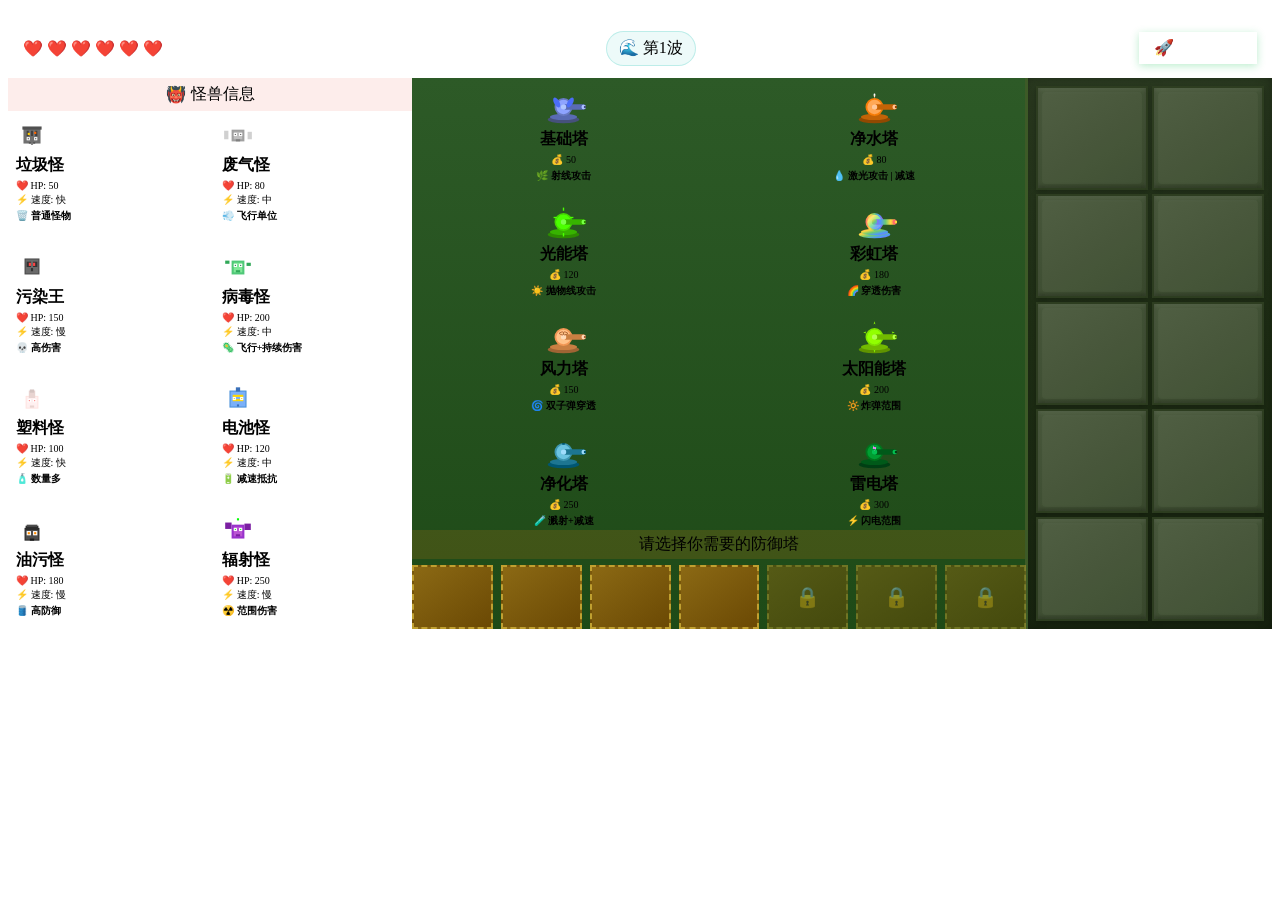
==== game.html @ c5d927b6 "Add files via upload" ====
<!DOCTYPE html>
<html lang="zh-CN">
<head>
    <meta charset="UTF-8">
    <meta name="viewport" content="width=device-width, initial-scale=1.0, maximum-scale=1.0, user-scalable=no">
    <meta name="touch-action" content="none">
    <title>我是环境检察员 - 塔防游戏</title>
    <link rel="stylesheet" href="css/common.css">
    <style>
        .status-bar {
            min-height: 60px;
            height: calc(60px + env(safe-area-inset-top));
            padding-top: calc(env(safe-area-inset-top) + 10px);
            background: var(--color-bg-tertiary);
            display: flex;
            justify-content: space-between;
            align-items: center;
            padding-left: calc(15px + env(safe-area-inset-left));
            padding-right: calc(15px + env(safe-area-inset-right));
            position: relative;
            z-index: 1000;
            border-bottom: 1px solid var(--color-border);
        }

        .gold-panel {
            display: flex;
            align-items: center;
            gap: 8px;
            color: var(--color-gold);
            font-size: var(--font-size-md);
            padding: 6px 12px;
            background: rgba(255, 215, 0, 0.1);
            border-radius: 20px;
            border: 1px solid rgba(255, 215, 0, 0.3);
        }

        .life-panel {
            display: flex;
            align-items: center;
            gap: 4px;
        }

        .heart {
            color: var(--color-life);
            font-size: var(--font-size-lg);
            transition: all var(--transition-fast);
        }

        .wave-panel {
            display: flex;
            align-items: center;
            gap: 5px;
            color: var(--color-wave);
            font-size: var(--font-size-md);
            padding: 6px 12px;
            background: rgba(78, 205, 196, 0.1);
            border-radius: 20px;
            border: 1px solid rgba(78, 205, 196, 0.3);
        }

        .start-btn {
            height: 32px;
            padding: 0 15px;
            background: linear-gradient(135deg, var(--color-primary) 0%, var(--color-primary-dark) 100%);
            border: none;
            border-radius: var(--radius-md);
            color: white;
            font-size: var(--font-size-sm);
            font-weight: bold;
            cursor: pointer;
            display: flex;
            align-items: center;
            justify-content: center;
            gap: 6px;
            box-shadow: 0 2px 8px rgba(34, 197, 94, 0.3);
            transition: all var(--transition-fast);
        }

        .start-btn:hover {
            transform: translateY(-1px);
            box-shadow: 0 4px 12px rgba(34, 197, 94, 0.4);
        }

        .game-container {
            display: flex;
            flex: 1;
            overflow: hidden;
            padding-bottom: max(env(safe-area-inset-bottom), 20px);
            box-sizing: border-box;
        }

        .left-panel {
            width: 32%;
            background: var(--color-bg-secondary);
            padding: var(--spacing-sm);
            display: flex;
            flex-direction: column;
            border-right: 1px solid var(--color-border);
        }

        .monster-title {
            font-size: var(--font-size-sm);
            color: var(--color-danger);
            text-align: center;
            margin-bottom: var(--spacing-sm);
            display: flex;
            align-items: center;
            justify-content: center;
            gap: 5px;
            padding: 6px;
            background: rgba(231, 76, 60, 0.1);
            border-radius: var(--radius-sm);
        }

        .monster-grid {
            display: grid;
            grid-template-columns: repeat(2, 1fr);
            gap: 8px;
            flex: 1;
            overflow-y: auto;
        }

        .monster-card {
            background: var(--color-bg-primary);
            border-radius: var(--radius-md);
            padding: 8px;
            display: flex;
            flex-direction: column;
            gap: 4px;
            border: 1px solid var(--color-border);
            transition: all var(--transition-fast);
        }

        .monster-card:hover {
            border-color: var(--color-border-light);
            transform: translateY(-2px);
        }

        .monster-emoji {
            width: 32px;
            height: 32px;
        }

        .monster-name {
            font-size: var(--font-size-xs);
            font-weight: bold;
            color: var(--color-text-primary);
        }

        .monster-info {
            font-size: 10px;
            display: flex;
            flex-direction: column;
            gap: 2px;
        }

        .monster-hp { color: var(--color-danger); }
        .monster-speed { color: var(--color-warning); }
        .monster-trait { color: var(--color-info); font-weight: bold; }

        .center-panel {
            flex: 1;
            background: linear-gradient(180deg, #2d5a27 0%, #1e4a17 100%);
            padding: var(--spacing-sm);
            display: flex;
            flex-direction: column;
        }

        .tower-grid {
            display: grid;
            grid-template-columns: repeat(2, 1fr);
            gap: 8px;
            flex: 1;
            overflow-y: auto;
        }

        .tower-card {
            background: var(--color-bg-primary);
            border-radius: var(--radius-md);
            padding: var(--spacing-sm);
            display: flex;
            flex-direction: column;
            align-items: center;
            gap: 4px;
            cursor: pointer;
            border: 2px solid transparent;
            transition: all var(--transition-fast);
        }

        .tower-card.selected {
            border-color: var(--color-primary);
            box-shadow: 0 0 10px rgba(39, 174, 96, 0.5);
        }

        .tower-card:hover {
            transform: translateY(-2px);
        }

        .tower-emoji-container {
            position: relative;
            display: inline-flex;
            align-items: center;
            justify-content: center;
            width: 45px;
            height: 45px;
        }

        .tower-cannon {
            font-size: 28px;
            display: flex;
            align-items: center;
            justify-content: center;
            animation: cannonIdle 2s ease-in-out infinite;
        }

        .tower-cannon.basic { filter: hue-rotate(120deg) saturate(1.5); animation: cannonBasic 1.5s ease-in-out infinite; }
        .tower-cannon.water { filter: hue-rotate(180deg) saturate(1.5); animation: cannonWater 1.2s ease-in-out infinite; }
        .tower-cannon.light { filter: hue-rotate(50deg) saturate(2); animation: cannonLight 1s ease-in-out infinite; }
        .tower-cannon.rainbow { animation: cannonRainbow 2s linear infinite; }
        .tower-cannon.wind { filter: hue-rotate(200deg) saturate(1.3); animation: cannonWind 0.8s ease-in-out infinite; }
        .tower-cannon.solar { filter: hue-rotate(30deg) saturate(2); animation: cannonSolar 1.8s ease-in-out infinite; }
        .tower-cannon.purify { filter: hue-rotate(280deg) saturate(1.5); animation: cannonPurify 1.3s ease-in-out infinite; }
        .tower-cannon.thunder { filter: hue-rotate(250deg) saturate(2); animation: cannonThunder 0.5s ease-in-out infinite; }

        @keyframes cannonIdle { 0%, 100% { transform: rotate(0deg) scale(1); } 50% { transform: rotate(-2deg) scale(1.02); } }
        @keyframes cannonBasic { 0%, 100% { transform: rotate(-5deg) scale(1); } 50% { transform: rotate(5deg) scale(1.05); } }
        @keyframes cannonWater { 0%, 100% { transform: translateY(0) rotate(-3deg); } 50% { transform: translateY(-3px) rotate(3deg); } }
        @keyframes cannonLight { 0%, 100% { transform: scale(1); } 50% { transform: scale(1.1); } }
        @keyframes cannonRainbow { 0% { filter: hue-rotate(0deg); } 14% { filter: hue-rotate(60deg); } 28% { filter: hue-rotate(120deg); } 42% { filter: hue-rotate(180deg); } 57% { filter: hue-rotate(240deg); } 71% { filter: hue-rotate(300deg); } 100% { filter: hue-rotate(360deg); } }
        @keyframes cannonWind { 0%, 100% { transform: rotate(0deg); } 25% { transform: rotate(15deg); } 75% { transform: rotate(-15deg); } }
        @keyframes cannonSolar { 0%, 100% { transform: scale(1) rotate(-2deg); } 50% { transform: scale(1.08) rotate(2deg); } }
        @keyframes cannonPurify { 0%, 100% { transform: translateY(0); } 25% { transform: translateY(-2px) scale(1.02); } 50% { transform: translateY(0) scale(0.98); } 75% { transform: translateY(2px) scale(1.02); } }
        @keyframes cannonThunder { 0%, 100% { opacity: 1; transform: scale(1); } 50% { opacity: 0.7; transform: scale(1.1); } }

        .tower-name {
            font-size: var(--font-size-xs);
            font-weight: bold;
            color: var(--color-text-primary);
        }

        .tower-cost {
            font-size: 10px;
            color: var(--color-gold);
        }

        .tower-damage {
            font-size: 10px;
            color: var(--color-info);
            font-weight: bold;
            text-align: center;
        }

        .bottom-towers {
            display: flex;
            gap: 8px;
            margin-top: var(--spacing-sm);
        }

        .tower-hint {
            text-align: center;
            color: var(--color-gold);
            font-size: var(--font-size-sm);
            margin-bottom: 6px;
            padding: 4px;
            background: rgba(139, 105, 20, 0.3);
            border-radius: var(--radius-sm);
        }

        .bottom-slot {
            flex: 1;
            height: 60px;
            background: linear-gradient(145deg, #8b6914 0%, #6b4904 100%);
            border-radius: var(--radius-md);
            border: 2px dashed #c0a030;
            display: flex;
            align-items: center;
            justify-content: center;
            font-size: 24px;
            cursor: pointer;
            transition: all var(--transition-fast);
            position: relative;
        }

        .bottom-slot:hover {
            background: linear-gradient(145deg, #9b7924 0%, #7b5914 100%);
            border-color: var(--color-accent);
        }

        .bottom-slot.locked {
            opacity: 0.5;
            pointer-events: none;
        }

        .bottom-slot.locked::after {
            content: '🔒';
            position: absolute;
            top: 50%;
            left: 50%;
            transform: translate(-50%, -50%);
            font-size: 20px;
        }

        .right-panel {
            width: 18%;
            background: linear-gradient(180deg, #2a3a20 0%, #1f2f15 50%, #182510 100%);
            padding: 8px;
            border-left: 3px solid #3d5a27;
            border-radius: 0 var(--radius-lg) var(--radius-lg) 0;
            box-shadow: inset -2px 0 10px rgba(0, 0, 0, 0.3);
        }

        .wall-grid {
            display: grid;
            grid-template-columns: repeat(2, 1fr);
            grid-template-rows: repeat(5, 1fr);
            gap: 4px;
            height: 100%;
        }

        .wall-cell {
            background: linear-gradient(145deg, #4a5a3d 0%, #3a4a2d 100%);
            border: 2px solid #2d3d20;
            border-radius: var(--radius-sm);
            cursor: pointer;
            display: flex;
            align-items: center;
            justify-content: center;
            font-size: 18px;
            transition: all var(--transition-fast);
            position: relative;
            box-shadow: inset 0 2px 4px rgba(255,255,255,0.08), inset 0 -2px 4px rgba(0,0,0,0.3), 0 2px 6px rgba(0,0,0,0.3);
        }

        .wall-cell::before {
            content: '';
            position: absolute;
            inset: 4px;
            background: rgba(255, 255, 255, 0.03);
            border-radius: 4px;
            pointer-events: none;
        }

        .wall-cell:hover {
            background: linear-gradient(145deg, #5a6a4d 0%, #4a5a3d 100%);
            transform: scale(1.03);
            border-color: #5a7a4d;
        }

        .wall-cell.placed {
            background: linear-gradient(145deg, #2a4a20 0%, #1a3a10 100%);
            border-color: var(--color-primary);
            box-shadow: inset 0 2px 4px rgba(39, 174, 96, 0.25), inset 0 -2px 4px rgba(0,0,0,0.4), 0 0 15px rgba(39, 174, 96, 0.4);
        }

        .back-btn {
            position: absolute;
            top: 10px;
            left: calc(15px + env(safe-area-inset-left));
            padding: 6px 12px;
            background: rgba(255, 255, 255, 0.1);
            color: white;
            border: 1px solid rgba(255, 255, 255, 0.2);
            border-radius: var(--radius-sm);
            cursor: pointer;
            font-size: var(--font-size-xs);
            transition: all var(--transition-fast);
        }

        .back-btn:hover {
            background: rgba(255, 255, 255, 0.2);
        }

        @media (max-width: 768px) {
            .game-container {
                flex-direction: column;
                overflow-y: auto;
            }
            
            .left-panel { 
                width: 100%; 
                border-right: none;
                border-bottom: 1px solid var(--color-border);
                max-height: 200px;
            }
            
            .monster-grid {
                grid-template-columns: repeat(4, 1fr);
                gap: 6px;
            }
            
            .center-panel {
                flex: 1;
                min-height: 250px;
            }
            
            .tower-grid {
                grid-template-columns: repeat(4, 1fr);
                gap: 6px;
            }
            
            .right-panel { 
                width: 100%; 
                border-left: none;
                border-top: 3px solid #3d5a27;
                border-radius: var(--radius-lg) 0 0 0;
            }
            
            .wall-grid {
                grid-template-columns: repeat(5, 1fr);
                grid-template-rows: repeat(2, 1fr);
                height: 80px;
            }
            
            .tower-emoji-container { width: 30px; height: 30px; }
            .tower-cannon { font-size: 20px; }
            
            .bottom-slot { height: 45px; font-size: 18px; }
            
            .monster-card {
                padding: 6px;
            }
            
            .monster-emoji {
                width: 24px;
                height: 24px;
            }
            
            .monster-name, .tower-name {
                font-size: 10px;
            }
        }
    </style>
</head>
<body>
    <div class="status-bar">
        <div class="life-panel">
            <span class="heart">❤️</span>
            <span class="heart">❤️</span>
            <span class="heart">❤️</span>
            <span class="heart">❤️</span>
            <span class="heart">❤️</span>
            <span class="heart">❤️</span>
        </div>
        <div class="wave-panel">🌊 第1波</div>
        <button class="start-btn" id="startBtn">🚀 开始进攻</button>
    </div>

    <div class="game-container">
        <div class="left-panel">
            <div class="monster-title">
                <span>👹</span>
                <span>怪兽信息</span>
            </div>
            <div class="monster-grid">
                <div class="monster-card">
                    <svg class="monster-emoji" viewBox="0 0 60 60">
                        <rect x="14" y="18" width="32" height="28" fill="#707070"/>
                        <rect x="12" y="14" width="36" height="6" fill="#505050"/>
                        <rect x="20" y="22" width="4" height="10" fill="#404040"/>
                        <rect x="28" y="22" width="4" height="10" fill="#404040"/>
                        <rect x="36" y="22" width="4" height="10" fill="#404040"/>
                        <rect x="22" y="26" width="4" height="4" fill="#ffcc00"/>
                        <rect x="34" y="24" width="4" height="4" fill="#ff6600"/>
                        <rect x="20" y="34" width="6" height="6" fill="white"/>
                        <rect x="22" y="36" width="2" height="2" fill="#333"/>
                        <rect x="34" y="34" width="6" height="6" fill="white"/>
                        <rect x="36" y="36" width="2" height="2" fill="#333"/>
                        <rect x="24" y="44" width="4" height="2" fill="#404040"/>
                        <rect x="28" y="46" width="4" height="2" fill="#404040"/>
                        <rect x="32" y="44" width="4" height="2" fill="#404040"/>
                    </svg>
                    <div class="monster-name">垃圾怪</div>
                    <div class="monster-info">
                        <span class="monster-hp">❤️ HP: 50</span>
                        <span class="monster-speed">⚡ 速度: 快</span>
                        <span class="monster-trait">🗑️ 普通怪物</span>
                    </div>
                </div>
                <div class="monster-card">
                    <svg class="monster-emoji" viewBox="0 0 60 60">
                        <rect x="4" y="22" width="8" height="16" fill="#d0d0d0"/>
                        <rect x="48" y="24" width="8" height="14" fill="#d0d0d0"/>
                        <rect x="18" y="20" width="24" height="22" fill="#a0a0a0"/>
                        <rect x="22" y="24" width="16" height="14" fill="#c0c0c0"/>
                        <rect x="22" y="26" width="6" height="6" fill="white"/>
                        <rect x="24" y="28" width="2" height="2" fill="#555"/>
                        <rect x="32" y="26" width="6" height="6" fill="white"/>
                        <rect x="34" y="28" width="2" height="2" fill="#555"/>
                        <rect x="26" y="38" width="8" height="4" fill="#808080"/>
                    </svg>
                    <div class="monster-name">废气怪</div>
                    <div class="monster-info">
                        <span class="monster-hp">❤️ HP: 80</span>
                        <span class="monster-speed">⚡ 速度: 中</span>
                        <span class="monster-trait">💨 飞行单位</span>
                    </div>
                </div>
                <div class="monster-card">
                    <svg class="monster-emoji" viewBox="0 0 60 60">
                        <rect x="16" y="14" width="28" height="30" fill="#4a4a4a"/>
                        <rect x="18" y="16" width="24" height="26" fill="#6a6a6a"/>
                        <rect x="20" y="20" width="8" height="10" fill="#333"/>
                        <rect x="32" y="20" width="8" height="10" fill="#333"/>
                        <rect x="24" y="22" width="4" height="6" fill="#ff4444"/>
                        <rect x="32" y="22" width="4" height="6" fill="#ff4444"/>
                        <rect x="28" y="32" width="4" height="6" fill="#333"/>
                    </svg>
                    <div class="monster-name">污染王</div>
                    <div class="monster-info">
                        <span class="monster-hp">❤️ HP: 150</span>
                        <span class="monster-speed">⚡ 速度: 慢</span>
                        <span class="monster-trait">💀 高伤害</span>
                    </div>
                </div>
                <div class="monster-card">
                    <svg class="monster-emoji" viewBox="0 0 60 60">
                        <rect x="6" y="18" width="8" height="6" fill="#30a858"/>
                        <rect x="46" y="22" width="8" height="6" fill="#30a858"/>
                        <rect x="18" y="18" width="24" height="26" fill="#50c878"/>
                        <rect x="22" y="22" width="16" height="18" fill="#80e898"/>
                        <rect x="22" y="24" width="6" height="6" fill="white"/>
                        <rect x="24" y="26" width="2" height="2" fill="#106040"/>
                        <rect x="32" y="24" width="6" height="6" fill="white"/>
                        <rect x="34" y="26" width="2" height="2" fill="#106040"/>
                        <rect x="26" y="36" width="8" height="4" fill="#30a858"/>
                    </svg>
                    <div class="monster-name">病毒怪</div>
                    <div class="monster-info">
                        <span class="monster-hp">❤️ HP: 200</span>
                        <span class="monster-speed">⚡ 速度: 中</span>
                        <span class="monster-trait">🦠 飞行+持续伤害</span>
                    </div>
                </div>
                <div class="monster-card">
                    <svg class="monster-emoji" viewBox="0 0 60 60">
                        <rect x="18" y="26" width="24" height="24" fill="#ffe4e1"/>
                        <rect x="20" y="28" width="20" height="20" fill="#fff0f0"/>
                        <rect x="24" y="16" width="12" height="14" fill="#e8d4d1"/>
                        <rect x="26" y="14" width="8" height="6" fill="#d4c4c1"/>
                        <rect x="22" y="32" width="6" height="6" fill="white"/>
                        <rect x="24" y="34" width="2" height="2" fill="#ff6b6b"/>
                        <rect x="32" y="32" width="6" height="6" fill="white"/>
                        <rect x="34" y="34" width="2" height="2" fill="#ff6b6b"/>
                        <rect x="26" y="44" width="8" height="4" fill="#e8d4d1"/>
                    </svg>
                    <div class="monster-name">塑料怪</div>
                    <div class="monster-info">
                        <span class="monster-hp">❤️ HP: 100</span>
                        <span class="monster-speed">⚡ 速度: 快</span>
                        <span class="monster-trait">🧴 数量多</span>
                    </div>
                </div>
                <div class="monster-card">
                    <svg class="monster-emoji" viewBox="0 0 60 60">
                        <rect x="14" y="16" width="32" height="32" fill="#4a90d9"/>
                        <rect x="16" y="18" width="28" height="28" fill="#7ab0f9"/>
                        <rect x="26" y="10" width="8" height="8" fill="#3a70b9"/>
                        <rect x="20" y="24" width="20" height="4" fill="#ffd700"/>
                        <rect x="20" y="32" width="20" height="4" fill="#ffd700"/>
                        <rect x="20" y="28" width="6" height="6" fill="white"/>
                        <rect x="22" y="30" width="2" height="2" fill="#ffd700"/>
                        <rect x="34" y="28" width="6" height="6" fill="white"/>
                        <rect x="36" y="30" width="2" height="2" fill="#ffd700"/>
                        <rect x="28" y="42" width="4" height="4" fill="#3a70b9"/>
                    </svg>
                    <div class="monster-name">电池怪</div>
                    <div class="monster-info">
                        <span class="monster-hp">❤️ HP: 120</span>
                        <span class="monster-speed">⚡ 速度: 中</span>
                        <span class="monster-trait">🔋 减速抵抗</span>
                    </div>
                </div>
                <div class="monster-card">
                    <svg class="monster-emoji" viewBox="0 0 60 60">
                        <rect x="16" y="26" width="28" height="24" fill="#2c2c2c"/>
                        <rect x="18" y="28" width="24" height="20" fill="#4c4c4c"/>
                        <rect x="18" y="22" width="24" height="8" fill="#2c2c2c"/>
                        <rect x="20" y="20" width="20" height="4" fill="#4c4c4c"/>
                        <rect x="20" y="32" width="8" height="8" fill="white"/>
                        <rect x="22" y="34" width="4" height="4" fill="#ff8c00"/>
                        <rect x="32" y="32" width="8" height="8" fill="white"/>
                        <rect x="34" y="34" width="4" height="4" fill="#ff8c00"/>
                        <rect x="26" y="46" width="8" height="4" fill="#1c1c1c"/>
                    </svg>
                    <div class="monster-name">油污怪</div>
                    <div class="monster-info">
                        <span class="monster-hp">❤️ HP: 180</span>
                        <span class="monster-speed">⚡ 速度: 慢</span>
                        <span class="monster-trait">🛢️ 高防御</span>
                    </div>
                </div>
                <div class="monster-card">
                    <svg class="monster-emoji" viewBox="0 0 60 60">
                        <rect x="6" y="16" width="12" height="12" fill="#7b1fa2"/>
                        <rect x="42" y="18" width="12" height="12" fill="#7b1fa2"/>
                        <rect x="18" y="20" width="24" height="26" fill="#9932cc"/>
                        <rect x="22" y="24" width="16" height="18" fill="#ba55d3"/>
                        <rect x="22" y="26" width="6" height="6" fill="white"/>
                        <rect x="24" y="28" width="2" height="2" fill="#00ff00"/>
                        <rect x="32" y="26" width="6" height="6" fill="white"/>
                        <rect x="34" y="28" width="2" height="2" fill="#00ff00"/>
                        <rect x="26" y="38" width="8" height="4" fill="#7b1fa2"/>
                        <rect x="28" y="8" width="4" height="4" fill="#00ff00"/>
                    </svg>
                    <div class="monster-name">辐射怪</div>
                    <div class="monster-info">
                        <span class="monster-hp">❤️ HP: 250</span>
                        <span class="monster-speed">⚡ 速度: 慢</span>
                        <span class="monster-trait">☢️ 范围伤害</span>
                    </div>
                </div>
            </div>
        </div>

        <div class="center-panel">
            <div class="tower-grid">
                <div class="tower-card" data-tower="basic" data-cost="50">
                    <span class="tower-emoji-container">
                        <span class="tower-cannon basic">
                            <svg width="45" height="45" viewBox="0 0 100 100">
                                <ellipse cx="50" cy="88" rx="35" ry="8" fill="#3d5a3d"/>
                                <ellipse cx="50" cy="82" rx="30" ry="7" fill="#4a7a4a"/>
                                <circle cx="50" cy="60" r="20" fill="#5a8a5a"/>
                                <circle cx="50" cy="60" r="16" fill="#7ab87a"/>
                                <rect x="52" y="54" width="45" height="12" rx="2" fill="#4a7a4a"/>
                                <circle cx="50" cy="60" r="6" fill="#5a8a5a"/>
                                <circle cx="95" cy="60" r="5" fill="#9cd99c"/>
                                <circle cx="98" cy="60" r="3" fill="#3d5a3d"/>
                                <circle cx="50" cy="60" r="6" fill="#9cd99c"/>
                                <ellipse cx="35" cy="50" rx="6" ry="12" fill="#2d8a2d" transform="rotate(-30 35 50)"/>
                                <ellipse cx="65" cy="50" rx="6" ry="12" fill="#2d8a2d" transform="rotate(30 65 50)"/>
                            </svg>
                        </span>
                    </span>
                    <div class="tower-name">基础塔</div>
                    <div class="tower-cost">💰 50</div>
                    <div class="tower-damage">🌿 射线攻击</div>
                </div>
                <div class="tower-card" data-tower="water" data-cost="80">
                    <span class="tower-emoji-container">
                        <span class="tower-cannon water">
                            <svg width="45" height="45" viewBox="0 0 100 100">
                                <ellipse cx="50" cy="88" rx="35" ry="8" fill="#2a5a8a"/>
                                <ellipse cx="50" cy="82" rx="30" ry="7" fill="#3a7ab8"/>
                                <circle cx="50" cy="60" r="20" fill="#4a9ae8"/>
                                <circle cx="50" cy="60" r="16" fill="#7ac8ff"/>
                                <rect x="52" y="54" width="45" height="12" rx="2" fill="#3a7ab8"/>
                                <circle cx="50" cy="60" r="6" fill="#4a9ae8"/>
                                <circle cx="95" cy="60" r="5" fill="#a8e0ff"/>
                                <circle cx="98" cy="60" r="3" fill="#2a5a8a"/>
                                <circle cx="50" cy="60" r="6" fill="#a8e0ff"/>
                                <path d="M50 40 L48 35 L50 30 L52 35 Z" fill="#d8f0ff"/>
                                <circle cx="50" cy="32" r="2" fill="#ffffff"/>
                            </svg>
                        </span>
                    </span>
                    <div class="tower-name">净水塔</div>
                    <div class="tower-cost">💰 80</div>
                    <div class="tower-damage">💧 激光攻击 | 减速</div>
                </div>
                <div class="tower-card" data-tower="light" data-cost="120">
                    <span class="tower-emoji-container">
                        <span class="tower-cannon light">
                            <svg width="45" height="45" viewBox="0 0 100 100">
                                <ellipse cx="50" cy="88" rx="35" ry="8" fill="#8a6a2a"/>
                                <ellipse cx="50" cy="82" rx="30" ry="7" fill="#aa8a3a"/>
                                <circle cx="50" cy="60" r="20" fill="#cca84a"/>
                                <circle cx="50" cy="60" r="16" fill="#ffd85a"/>
                                <rect x="52" y="54" width="45" height="12" rx="2" fill="#aa8a3a"/>
                                <circle cx="50" cy="60" r="6" fill="#cca84a"/>
                                <circle cx="95" cy="60" r="5" fill="#ffe88a"/>
                                <circle cx="98" cy="60" r="3" fill="#8a6a2a"/>
                                <circle cx="50" cy="60" r="6" fill="#ffe88a"/>
                                <line x1="50" y1="35" x2="50" y2="28" stroke="#ffd85a" stroke-width="3"/>
                                <line x1="50" y1="85" x2="50" y2="92" stroke="#ffd85a" stroke-width="3"/>
                                <line x1="35" y1="50" x2="28" y2="50" stroke="#ffd85a" stroke-width="3"/>
                                <line x1="65" y1="50" x2="72" y2="50" stroke="#ffd85a" stroke-width="3"/>
                            </svg>
                        </span>
                    </span>
                    <div class="tower-name">光能塔</div>
                    <div class="tower-cost">💰 120</div>
                    <div class="tower-damage">☀️ 抛物线攻击</div>
                </div>
                <div class="tower-card" data-tower="rainbow" data-cost="180">
                    <span class="tower-emoji-container">
                        <span class="tower-cannon rainbow">
                            <svg width="45" height="45" viewBox="0 0 100 100">
                                <ellipse cx="50" cy="88" rx="35" ry="8" fill="url(#rainbowBase)"/>
                                <ellipse cx="50" cy="82" rx="30" ry="7" fill="url(#rainbowBase)"/>
                                <circle cx="50" cy="60" r="20" fill="url(#rainbowBody)"/>
                                <circle cx="50" cy="60" r="16" fill="url(#rainbowAccent)"/>
                                <rect x="52" y="54" width="45" height="12" rx="2" fill="url(#rainbowCannon)"/>
                                <circle cx="95" cy="60" r="5" fill="#ff6b6b"/>
                                <circle cx="98" cy="60" r="3" fill="#ffd93d"/>
                                <circle cx="50" cy="60" r="6" fill="url(#rainbowCenter)"/>
                                <defs>
                                    <linearGradient id="rainbowBase" x1="0%" y1="0%" x2="100%" y2="100%">
                                        <stop offset="0%" style="stop-color:#ff6b6b"/><stop offset="25%" style="stop-color:#ffd93d"/><stop offset="50%" style="stop-color:#6bcb77"/><stop offset="75%" style="stop-color:#4d96ff"/><stop offset="100%" style="stop-color:#a55eea"/>
                                    </linearGradient>
                                    <linearGradient id="rainbowBody" x1="0%" y1="0%" x2="100%" y2="0%">
                                        <stop offset="0%" style="stop-color:#ff6b6b"/><stop offset="25%" style="stop-color:#ffd93d"/><stop offset="50%" style="stop-color:#6bcb77"/><stop offset="75%" style="stop-color:#4d96ff"/><stop offset="100%" style="stop-color:#a55eea"/>
                                    </linearGradient>
                                    <linearGradient id="rainbowAccent" x1="0%" y1="0%" x2="100%" y2="100%">
                                        <stop offset="0%" style="stop-color:#ff8a8a"/><stop offset="25%" style="stop-color:#ffe96d"/><stop offset="50%" style="stop-color:#8bea98"/><stop offset="75%" style="stop-color:#6da6ff"/><stop offset="100%" style="stop-color:#c57eea"/>
                                    </linearGradient>
                                    <linearGradient id="rainbowCannon" x1="0%" y1="0%" x2="100%" y2="0%">
                                        <stop offset="0%" style="stop-color:#a55eea"/><stop offset="25%" style="stop-color:#4d96ff"/><stop offset="50%" style="stop-color:#6bcb77"/><stop offset="75%" style="stop-color:#ffd93d"/><stop offset="100%" style="stop-color:#ff6b6b"/>
                                    </linearGradient>
                                    <linearGradient id="rainbowCenter" x1="0%" y1="0%" x2="100%" y2="100%">
                                        <stop offset="0%" style="stop-color:#ffd93d"/><stop offset="50%" style="stop-color:#6bcb77"/><stop offset="100%" style="stop-color:#4d96ff"/>
                                    </linearGradient>
                                </defs>
                            </svg>
                        </span>
                    </span>
                    <div class="tower-name">彩虹塔</div>
                    <div class="tower-cost">💰 180</div>
                    <div class="tower-damage">🌈 穿透伤害</div>
                </div>
                <div class="tower-card" data-tower="wind" data-cost="150">
                    <span class="tower-emoji-container">
                        <span class="tower-cannon wind">
                            <svg width="45" height="45" viewBox="0 0 100 100">
                                <ellipse cx="50" cy="88" rx="35" ry="8" fill="#3a7a8a"/>
                                <ellipse cx="50" cy="82" rx="30" ry="7" fill="#4a9aae"/>
                                <circle cx="50" cy="60" r="20" fill="#5ab8cc"/>
                                <circle cx="50" cy="60" r="16" fill="#8ae0f0"/>
                                <rect x="52" y="54" width="45" height="12" rx="2" fill="#4a9aae"/>
                                <circle cx="50" cy="60" r="6" fill="#5ab8cc"/>
                                <circle cx="95" cy="60" r="5" fill="#b8f0f8"/>
                                <circle cx="98" cy="60" r="3" fill="#3a7a8a"/>
                                <circle cx="50" cy="60" r="6" fill="#b8f0f8"/>
                                <path d="M40 52 Q50 45 50 52 Q50 59 40 52" fill="none" stroke="#3a7a8a" stroke-width="2"/>
                                <path d="M60 52 Q50 45 50 52 Q50 59 60 52" fill="none" stroke="#3a7a8a" stroke-width="2"/>
                            </svg>
                        </span>
                    </span>
                    <div class="tower-name">风力塔</div>
                    <div class="tower-cost">💰 150</div>
                    <div class="tower-damage">🌀 双子弹穿透</div>
                </div>
                <div class="tower-card" data-tower="solar" data-cost="200">
                    <span class="tower-emoji-container">
                        <span class="tower-cannon solar">
                            <svg width="45" height="45" viewBox="0 0 100 100">
                                <ellipse cx="50" cy="88" rx="35" ry="8" fill="#9a7a2a"/>
                                <ellipse cx="50" cy="82" rx="30" ry="7" fill="#ba9a3a"/>
                                <circle cx="50" cy="60" r="20" fill="#dabc4a"/>
                                <circle cx="50" cy="60" r="16" fill="#fff06a"/>
                                <rect x="52" y="54" width="45" height="12" rx="2" fill="#ba9a3a"/>
                                <circle cx="50" cy="60" r="6" fill="#dabc4a"/>
                                <circle cx="95" cy="60" r="5" fill="#fff89a"/>
                                <circle cx="98" cy="60" r="3" fill="#9a7a2a"/>
                                <circle cx="50" cy="60" r="6" fill="#fff89a"/>
                                <polygon points="50,25 52,32 50,30 48,32" fill="#ffd03a"/>
                                <polygon points="50,95 52,88 50,90 48,88" fill="#ffd03a"/>
                                <polygon points="25,50 32,52 30,50 32,48" fill="#ffd03a"/>
                                <polygon points="95,50 88,52 90,50 88,48" fill="#ffd03a"/>
                            </svg>
                        </span>
                    </span>
                    <div class="tower-name">太阳能塔</div>
                    <div class="tower-cost">💰 200</div>
                    <div class="tower-damage">🔆 炸弹范围</div>
                </div>
                <div class="tower-card" data-tower="purify" data-cost="250">
                    <span class="tower-emoji-container">
                        <span class="tower-cannon purify">
                            <svg width="45" height="45" viewBox="0 0 100 100">
                                <ellipse cx="50" cy="88" rx="35" ry="8" fill="#5a3a7a"/>
                                <ellipse cx="50" cy="82" rx="30" ry="7" fill="#7a5a9a"/>
                                <circle cx="50" cy="60" r="20" fill="#9a7aba"/>
                                <circle cx="50" cy="60" r="16" fill="#c9a8e8"/>
                                <rect x="52" y="54" width="45" height="12" rx="2" fill="#7a5a9a"/>
                                <circle cx="50" cy="60" r="6" fill="#9a7aba"/>
                                <circle cx="95" cy="60" r="5" fill="#e8c8f8"/>
                                <circle cx="98" cy="60" r="3" fill="#5a3a7a"/>
                                <circle cx="50" cy="60" r="6" fill="#e8c8f8"/>
                                <rect x="46" y="42" width="8" height="12" fill="#c9a8e8" rx="2"/>
                                <rect x="47" y="40" width="6" height="4" fill="#5a3a7a"/>
                            </svg>
                        </span>
                    </span>
                    <div class="tower-name">净化塔</div>
                    <div class="tower-cost">💰 250</div>
                    <div class="tower-damage">🧪 溅射+减速</div>
                </div>
                <div class="tower-card" data-tower="thunder" data-cost="300">
                    <span class="tower-emoji-container">
                        <span class="tower-cannon thunder">
                            <svg width="45" height="45" viewBox="0 0 100 100">
                                <ellipse cx="50" cy="88" rx="35" ry="8" fill="#2a2a4a"/>
                                <ellipse cx="50" cy="82" rx="30" ry="7" fill="#3a3a6a"/>
                                <circle cx="50" cy="60" r="20" fill="#4a4a8a"/>
                                <circle cx="50" cy="60" r="16" fill="#6a6aba"/>
                                <rect x="52" y="54" width="45" height="12" rx="2" fill="#3a3a6a"/>
                                <circle cx="50" cy="60" r="6" fill="#4a4a8a"/>
                                <circle cx="95" cy="60" r="5" fill="#8a8adc"/>
                                <circle cx="98" cy="60" r="3" fill="#2a2a4a"/>
                                <circle cx="50" cy="60" r="6" fill="#8a8adc"/>
                                <polygon points="48 45 46 52 52 52 50 58 54 50 48 50" fill="#ffd03a"/>
                            </svg>
                        </span>
                    </span>
                    <div class="tower-name">雷电塔</div>
                    <div class="tower-cost">💰 300</div>
                    <div class="tower-damage">⚡ 闪电范围</div>
                </div>
            </div>
            <div class="tower-hint">请选择你需要的防御塔</div>
            <div class="bottom-towers">
                <div class="bottom-slot"></div>
                <div class="bottom-slot"></div>
                <div class="bottom-slot"></div>
                <div class="bottom-slot"></div>
                <div class="bottom-slot locked"></div>
                <div class="bottom-slot locked"></div>
                <div class="bottom-slot locked"></div>
            </div>
        </div>

        <div class="right-panel">
            <div class="wall-grid">
                <div class="wall-cell" data-wall="0"></div>
                <div class="wall-cell" data-wall="1"></div>
                <div class="wall-cell" data-wall="2"></div>
                <div class="wall-cell" data-wall="3"></div>
                <div class="wall-cell" data-wall="4"></div>
                <div class="wall-cell" data-wall="5"></div>
                <div class="wall-cell" data-wall="6"></div>
                <div class="wall-cell" data-wall="7"></div>
                <div class="wall-cell" data-wall="8"></div>
                <div class="wall-cell" data-wall="9"></div>
            </div>
        </div>
    </div>

    <script src="js/common.js"></script>
    <script>

        let selectedTower = null;
        let placedTowers = 0;
        const maxTowers = 4;
        let gold = 300; // 初始金币

        document.addEventListener('DOMContentLoaded', function() {
            // 从URL获取关卡参数
            const urlParams = new URLSearchParams(window.location.search);
            const level = urlParams.get('level') || '1';
            localStorage.setItem('currentLevel', level);
            
            // 从localStorage获取金币
            const savedGold = localStorage.getItem('currentGold');
            if (savedGold !== null) {
                gold = parseInt(savedGold, 10);
            }
            
            document.querySelectorAll('.tower-card').forEach(card => {
                card.addEventListener('click', handleTowerSelect);
                card.addEventListener('touchend', handleTowerSelect);
            });

            document.querySelectorAll('.bottom-slot').forEach(slot => {
                slot.addEventListener('click', handleSlotClick);
                slot.addEventListener('touchend', handleSlotClick);
            });
        });

        function handleTowerSelect(e) {
            if (e) {
                e.stopPropagation();
                e.preventDefault();
            }
            
            const card = e.currentTarget;
            if (card.classList.contains('used') || card.classList.contains('locked')) return;

            document.querySelectorAll('.tower-card').forEach(c => c.classList.remove('selected'));
            card.classList.add('selected');
            selectedTower = card.dataset.tower;
        }

        function handleSlotClick(e) {
            if (e) {
                e.stopPropagation();
                e.preventDefault();
            }
            
            const slot = e.currentTarget;
            if (slot.classList.contains('locked')) return;

            if (slot.dataset.tower) {
                const towerType = slot.dataset.tower;
                
                slot.innerHTML = '';
                slot.dataset.tower = '';
                document.querySelector(`.tower-card[data-tower="${towerType}"]`).classList.remove('used');
                placedTowers--;
                selectedTower = null;
            } else if (selectedTower && placedTowers < maxTowers) {
                slot.innerHTML = `<span style="font-size: 24px;">${getTowerEmoji(selectedTower)}</span>`;
                slot.dataset.tower = selectedTower;
                document.querySelector(`.tower-card[data-tower="${selectedTower}"]`).classList.add('used');
                placedTowers++;
                selectedTower = null;
            }
        }

        function getTowerEmoji(towerType) {
            const emojis = {
                'basic': '🌿', 'water': '💧', 'light': '☀️', 'rainbow': '🌈',
                'wind': '🌀', 'solar': '🔆', 'purify': '🧪', 'thunder': '⚡'
            };
            return emojis[towerType] || '🏰';
        }

        function handleStartGame(e) {
            if (e) {
                e.stopPropagation();
                e.preventDefault();
            }
            
            // 保存金币
            localStorage.setItem('currentGold', gold.toString());
            
            const slots = document.querySelectorAll('.bottom-slot');
            const towers = [];
            slots.forEach(slot => {
                towers.push(slot.dataset.tower || '');
            });
            localStorage.setItem('battleTowers', JSON.stringify(towers));
            
            window.location.href = 'battle.html';
        }
        
        document.getElementById('startBtn').addEventListener('click', handleStartGame);
        document.getElementById('startBtn').addEventListener('touchend', handleStartGame);
    </script>
</body>
</html>
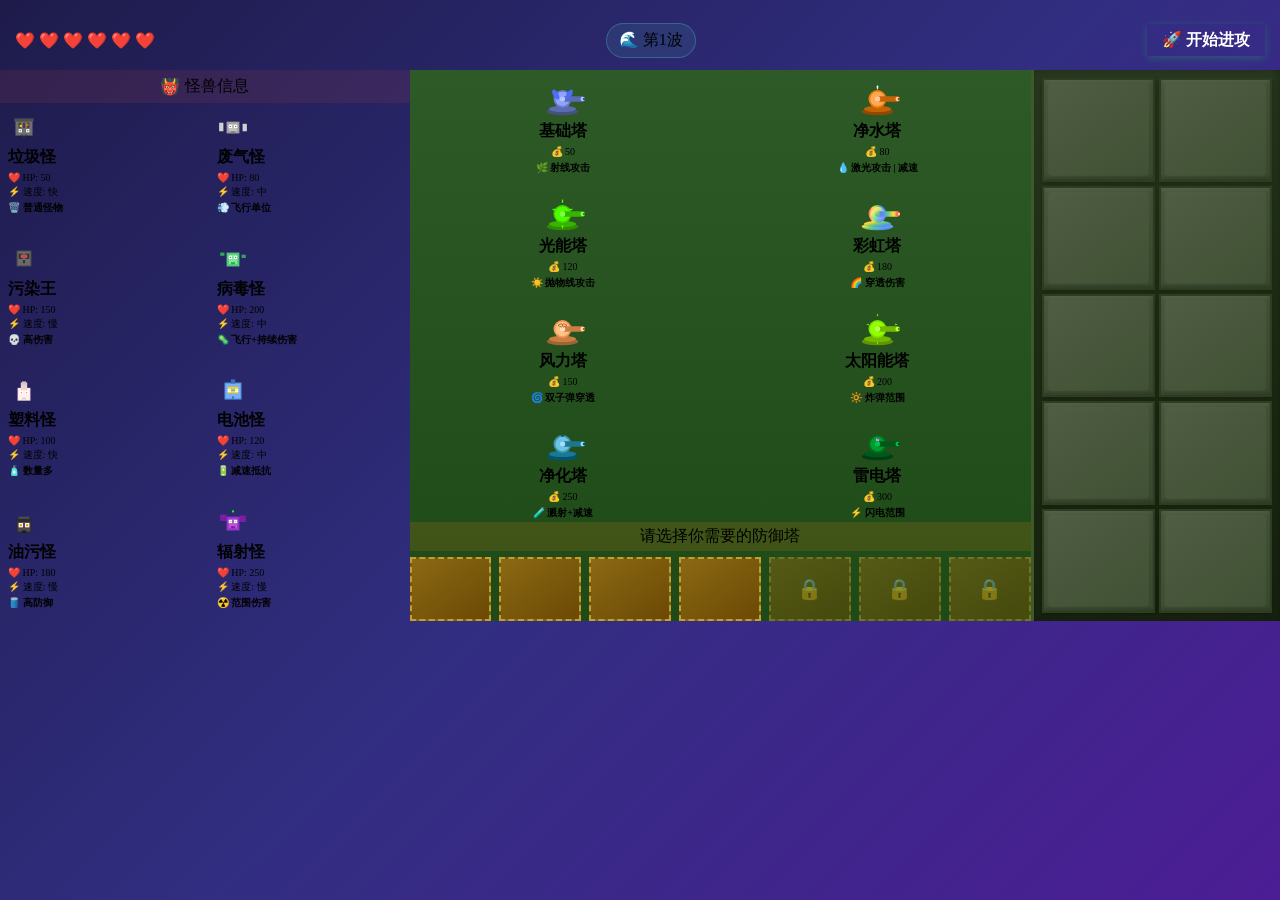
==== commit 76df702d: "Add files via upload" ====
--- a/game.html
+++ b/game.html
@@ -7,6 +7,13 @@
     <title>我是环境检察员 - 塔防游戏</title>
     <link rel="stylesheet" href="css/common.css">
     <style>
+        body {
+            background: linear-gradient(135deg, #1e1b4b 0%, #312e81 50%, #4c1d95 100%) !important;
+            min-height: 100vh;
+            margin: 0;
+            padding: 0;
+        }
+        
         .status-bar {
             min-height: 60px;
             height: calc(60px + env(safe-area-inset-top));
